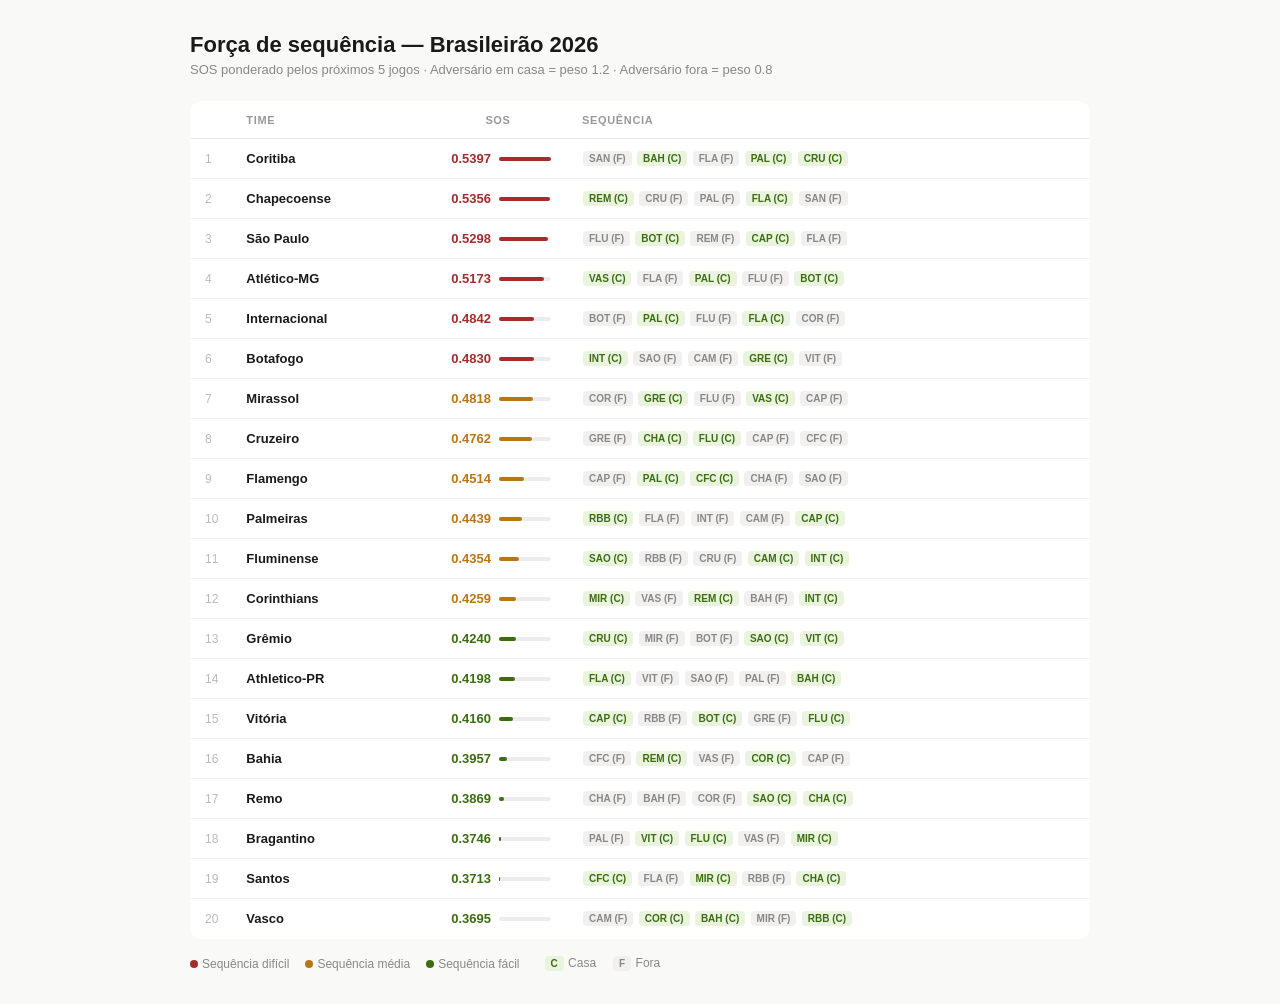
==== tabela_sos.html @ 77641388 "docs: add SOS table visualization (tabela_sos.html)" ====
<!DOCTYPE html>
<html lang="pt-BR">
<head>
<meta charset="UTF-8">
<meta name="viewport" content="width=device-width, initial-scale=1.0">
<title>Brasileirão SOS 2026</title>
<style>
  * { box-sizing: border-box; margin: 0; padding: 0; }
  body { font-family: -apple-system, BlinkMacSystemFont, 'Segoe UI', sans-serif; background: #f9f9f7; color: #1a1a1a; padding: 2rem; }
  .wrap { max-width: 900px; margin: 0 auto; }
  .header { margin-bottom: 1.5rem; }
  .header h1 { font-size: 22px; font-weight: 600; }
  .header p { font-size: 13px; color: #888; margin-top: 4px; }
  table { width: 100%; border-collapse: collapse; background: #fff; border-radius: 12px; overflow: hidden; border: 1px solid #e8e8e4; }
  thead tr { border-bottom: 1px solid #e8e8e4; }
  thead th { font-size: 11px; font-weight: 600; color: #999; text-transform: uppercase; letter-spacing: 0.06em; padding: 12px 14px; text-align: left; }
  th.sos-col, td.sos-col { text-align: center; width: 140px; }
  tbody tr { border-bottom: 1px solid #f0f0ec; transition: background 0.1s; }
  tbody tr:hover { background: #f9f9f7; }
  tbody tr:last-child { border-bottom: none; }
  td { padding: 11px 14px; font-size: 13px; vertical-align: middle; }
  .rank { color: #bbb; font-size: 12px; width: 32px; }
  .team-name { font-weight: 600; }
  .sos-bar-wrap { display: flex; align-items: center; gap: 8px; justify-content: center; }
  .sos-val { font-size: 13px; font-weight: 600; font-variant-numeric: tabular-nums; min-width: 46px; text-align: right; }
  .bar-bg { flex: 1; height: 4px; background: #ececec; border-radius: 2px; max-width: 52px; }
  .bar-fill { height: 4px; border-radius: 2px; }
  .seq { font-size: 12px; color: #666; }
  .badge { display: inline-block; font-size: 10px; font-weight: 600; padding: 2px 6px; border-radius: 4px; margin: 1px; }
  .badge-c { background: #eaf3de; color: #3b6d11; }
  .badge-f { background: #f1f0ee; color: #888; }
  .legend { display: flex; gap: 16px; margin-top: 1rem; font-size: 12px; color: #888; align-items: center; }
  .legend-dot { width: 8px; height: 8px; border-radius: 50%; display: inline-block; margin-right: 4px; }
</style>
</head>
<body>
<div class="wrap">
  <div class="header">
    <h1>Força de sequência — Brasileirão 2026</h1>
    <p>SOS ponderado pelos próximos 5 jogos · Adversário em casa = peso 1.2 · Adversário fora = peso 0.8</p>
  </div>
  <table>
    <thead>
      <tr>
        <th style="width:32px"></th>
        <th>Time</th>
        <th class="sos-col">SOS</th>
        <th>Sequência</th>
      </tr>
    </thead>
    <tbody id="tbody"></tbody>
  </table>
  <div class="legend">
    <span><span class="legend-dot" style="background:#A32D2D"></span>Sequência difícil</span>
    <span><span class="legend-dot" style="background:#BA7517"></span>Sequência média</span>
    <span><span class="legend-dot" style="background:#3B6D11"></span>Sequência fácil</span>
    <span style="margin-left:8px"><span class="badge badge-c">C</span> Casa</span>
    <span><span class="badge badge-f">F</span> Fora</span>
  </div>
</div>

<script>
const data = [
  { time: "Coritiba",      sos: 0.5397, seq: [["SAN","F"],["BAH","C"],["FLA","F"],["PAL","C"],["CRU","C"]] },
  { time: "Chapecoense",   sos: 0.5356, seq: [["REM","C"],["CRU","F"],["PAL","F"],["FLA","C"],["SAN","F"]] },
  { time: "São Paulo",     sos: 0.5298, seq: [["FLU","F"],["BOT","C"],["REM","F"],["CAP","C"],["FLA","F"]] },
  { time: "Atlético-MG",   sos: 0.5173, seq: [["VAS","C"],["FLA","F"],["PAL","C"],["FLU","F"],["BOT","C"]] },
  { time: "Internacional", sos: 0.4842, seq: [["BOT","F"],["PAL","C"],["FLU","F"],["FLA","C"],["COR","F"]] },
  { time: "Botafogo",      sos: 0.4830, seq: [["INT","C"],["SAO","F"],["CAM","F"],["GRE","C"],["VIT","F"]] },
  { time: "Mirassol",      sos: 0.4818, seq: [["COR","F"],["GRE","C"],["FLU","F"],["VAS","C"],["CAP","F"]] },
  { time: "Cruzeiro",      sos: 0.4762, seq: [["GRE","F"],["CHA","C"],["FLU","C"],["CAP","F"],["CFC","F"]] },
  { time: "Flamengo",      sos: 0.4514, seq: [["CAP","F"],["PAL","C"],["CFC","C"],["CHA","F"],["SAO","F"]] },
  { time: "Palmeiras",     sos: 0.4439, seq: [["RBB","C"],["FLA","F"],["INT","F"],["CAM","F"],["CAP","C"]] },
  { time: "Fluminense",    sos: 0.4354, seq: [["SAO","C"],["RBB","F"],["CRU","F"],["CAM","C"],["INT","C"]] },
  { time: "Corinthians",   sos: 0.4259, seq: [["MIR","C"],["VAS","F"],["REM","C"],["BAH","F"],["INT","C"]] },
  { time: "Grêmio",        sos: 0.4240, seq: [["CRU","C"],["MIR","F"],["BOT","F"],["SAO","C"],["VIT","C"]] },
  { time: "Athletico-PR",  sos: 0.4198, seq: [["FLA","C"],["VIT","F"],["SAO","F"],["PAL","F"],["BAH","C"]] },
  { time: "Vitória",       sos: 0.4160, seq: [["CAP","C"],["RBB","F"],["BOT","C"],["GRE","F"],["FLU","C"]] },
  { time: "Bahia",         sos: 0.3957, seq: [["CFC","F"],["REM","C"],["VAS","F"],["COR","C"],["CAP","F"]] },
  { time: "Remo",          sos: 0.3869, seq: [["CHA","F"],["BAH","F"],["COR","F"],["SAO","C"],["CHA","C"]] },
  { time: "Bragantino",    sos: 0.3746, seq: [["PAL","F"],["VIT","C"],["FLU","C"],["VAS","F"],["MIR","C"]] },
  { time: "Santos",        sos: 0.3713, seq: [["CFC","C"],["FLA","F"],["MIR","C"],["RBB","F"],["CHA","C"]] },
  { time: "Vasco",         sos: 0.3695, seq: [["CAM","F"],["COR","C"],["BAH","C"],["MIR","F"],["RBB","C"]] },
];

const maxSos = Math.max(...data.map(d => d.sos));
const minSos = Math.min(...data.map(d => d.sos));

function getColor(sos) {
  const norm = (sos - minSos) / (maxSos - minSos);
  if (norm > 0.66) return '#A32D2D';
  if (norm > 0.33) return '#BA7517';
  return '#3B6D11';
}

const tbody = document.getElementById('tbody');
data.forEach((d, i) => {
  const color = getColor(d.sos);
  const norm = (d.sos - minSos) / (maxSos - minSos);
  const pct = Math.round(norm * 100);
  const seqHtml = d.seq.map(([sigla, mando]) =>
    `<span class="badge badge-${mando.toLowerCase()}">${sigla} (${mando})</span>`
  ).join(' ');
  tbody.innerHTML += `
    <tr>
      <td class="rank">${i + 1}</td>
      <td><span class="team-name">${d.time}</span></td>
      <td class="sos-col">
        <div class="sos-bar-wrap">
          <span class="sos-val" style="color:${color}">${d.sos.toFixed(4)}</span>
          <div class="bar-bg"><div class="bar-fill" style="width:${pct}%;background:${color}"></div></div>
        </div>
      </td>
      <td class="seq">${seqHtml}</td>
    </tr>`;
});
</script>
</body>
</html>
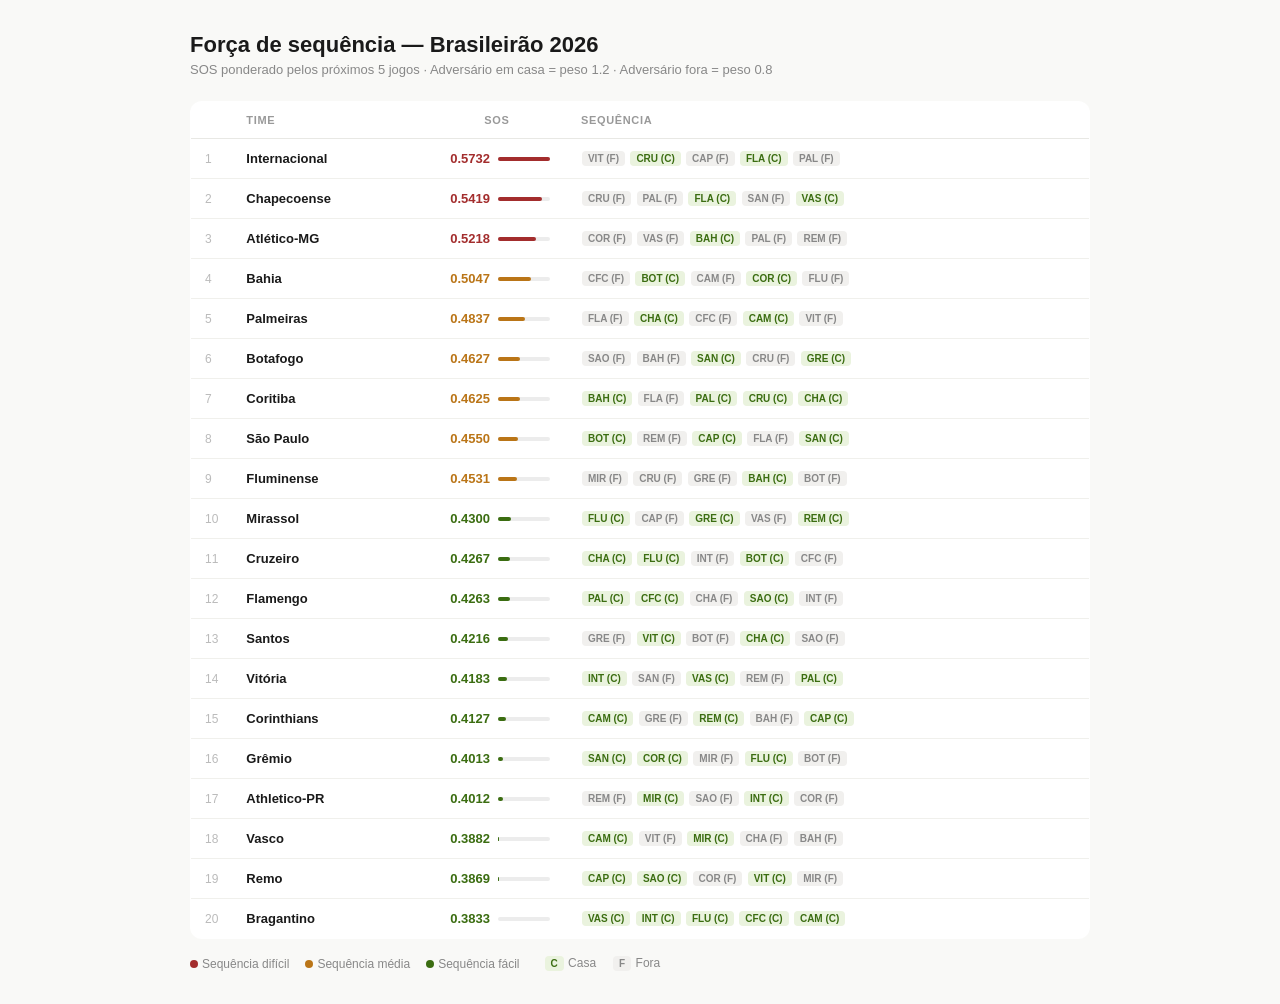
==== commit 2ea79697: "feat: cria site de força da sequência do Brasileirão - substitui a coleta por páginas HTML por dados" ====
--- a/tabela_sos.html
+++ b/tabela_sos.html
@@ -61,26 +61,26 @@
 
 <script>
 const data = [
-  { time: "Coritiba",      sos: 0.5397, seq: [["SAN","F"],["BAH","C"],["FLA","F"],["PAL","C"],["CRU","C"]] },
-  { time: "Chapecoense",   sos: 0.5356, seq: [["REM","C"],["CRU","F"],["PAL","F"],["FLA","C"],["SAN","F"]] },
-  { time: "São Paulo",     sos: 0.5298, seq: [["FLU","F"],["BOT","C"],["REM","F"],["CAP","C"],["FLA","F"]] },
-  { time: "Atlético-MG",   sos: 0.5173, seq: [["VAS","C"],["FLA","F"],["PAL","C"],["FLU","F"],["BOT","C"]] },
-  { time: "Internacional", sos: 0.4842, seq: [["BOT","F"],["PAL","C"],["FLU","F"],["FLA","C"],["COR","F"]] },
-  { time: "Botafogo",      sos: 0.4830, seq: [["INT","C"],["SAO","F"],["CAM","F"],["GRE","C"],["VIT","F"]] },
-  { time: "Mirassol",      sos: 0.4818, seq: [["COR","F"],["GRE","C"],["FLU","F"],["VAS","C"],["CAP","F"]] },
-  { time: "Cruzeiro",      sos: 0.4762, seq: [["GRE","F"],["CHA","C"],["FLU","C"],["CAP","F"],["CFC","F"]] },
-  { time: "Flamengo",      sos: 0.4514, seq: [["CAP","F"],["PAL","C"],["CFC","C"],["CHA","F"],["SAO","F"]] },
-  { time: "Palmeiras",     sos: 0.4439, seq: [["RBB","C"],["FLA","F"],["INT","F"],["CAM","F"],["CAP","C"]] },
-  { time: "Fluminense",    sos: 0.4354, seq: [["SAO","C"],["RBB","F"],["CRU","F"],["CAM","C"],["INT","C"]] },
-  { time: "Corinthians",   sos: 0.4259, seq: [["MIR","C"],["VAS","F"],["REM","C"],["BAH","F"],["INT","C"]] },
-  { time: "Grêmio",        sos: 0.4240, seq: [["CRU","C"],["MIR","F"],["BOT","F"],["SAO","C"],["VIT","C"]] },
-  { time: "Athletico-PR",  sos: 0.4198, seq: [["FLA","C"],["VIT","F"],["SAO","F"],["PAL","F"],["BAH","C"]] },
-  { time: "Vitória",       sos: 0.4160, seq: [["CAP","C"],["RBB","F"],["BOT","C"],["GRE","F"],["FLU","C"]] },
-  { time: "Bahia",         sos: 0.3957, seq: [["CFC","F"],["REM","C"],["VAS","F"],["COR","C"],["CAP","F"]] },
-  { time: "Remo",          sos: 0.3869, seq: [["CHA","F"],["BAH","F"],["COR","F"],["SAO","C"],["CHA","C"]] },
-  { time: "Bragantino",    sos: 0.3746, seq: [["PAL","F"],["VIT","C"],["FLU","C"],["VAS","F"],["MIR","C"]] },
-  { time: "Santos",        sos: 0.3713, seq: [["CFC","C"],["FLA","F"],["MIR","C"],["RBB","F"],["CHA","C"]] },
-  { time: "Vasco",         sos: 0.3695, seq: [["CAM","F"],["COR","C"],["BAH","C"],["MIR","F"],["RBB","C"]] },
+  { time: "Internacional", sos: 0.5732, seq: [["VIT","F"],["CRU","C"],["CAP","F"],["FLA","C"],["PAL","F"]] },
+  { time: "Chapecoense", sos: 0.5419, seq: [["CRU","F"],["PAL","F"],["FLA","C"],["SAN","F"],["VAS","C"]] },
+  { time: "Atlético-MG", sos: 0.5218, seq: [["COR","F"],["VAS","F"],["BAH","C"],["PAL","F"],["REM","F"]] },
+  { time: "Bahia", sos: 0.5047, seq: [["CFC","F"],["BOT","C"],["CAM","F"],["COR","C"],["FLU","F"]] },
+  { time: "Palmeiras", sos: 0.4837, seq: [["FLA","F"],["CHA","C"],["CFC","F"],["CAM","C"],["VIT","F"]] },
+  { time: "Botafogo", sos: 0.4627, seq: [["SAO","F"],["BAH","F"],["SAN","C"],["CRU","F"],["GRE","C"]] },
+  { time: "Coritiba", sos: 0.4625, seq: [["BAH","C"],["FLA","F"],["PAL","C"],["CRU","C"],["CHA","C"]] },
+  { time: "São Paulo", sos: 0.455, seq: [["BOT","C"],["REM","F"],["CAP","C"],["FLA","F"],["SAN","C"]] },
+  { time: "Fluminense", sos: 0.4531, seq: [["MIR","F"],["CRU","F"],["GRE","F"],["BAH","C"],["BOT","F"]] },
+  { time: "Mirassol", sos: 0.43, seq: [["FLU","C"],["CAP","F"],["GRE","C"],["VAS","F"],["REM","C"]] },
+  { time: "Cruzeiro", sos: 0.4267, seq: [["CHA","C"],["FLU","C"],["INT","F"],["BOT","C"],["CFC","F"]] },
+  { time: "Flamengo", sos: 0.4263, seq: [["PAL","C"],["CFC","C"],["CHA","F"],["SAO","C"],["INT","F"]] },
+  { time: "Santos", sos: 0.4216, seq: [["GRE","F"],["VIT","C"],["BOT","F"],["CHA","C"],["SAO","F"]] },
+  { time: "Vitória", sos: 0.4183, seq: [["INT","C"],["SAN","F"],["VAS","C"],["REM","F"],["PAL","C"]] },
+  { time: "Corinthians", sos: 0.4127, seq: [["CAM","C"],["GRE","F"],["REM","C"],["BAH","F"],["CAP","C"]] },
+  { time: "Grêmio", sos: 0.4013, seq: [["SAN","C"],["COR","C"],["MIR","F"],["FLU","C"],["BOT","F"]] },
+  { time: "Athletico-PR", sos: 0.4012, seq: [["REM","F"],["MIR","C"],["SAO","F"],["INT","C"],["COR","F"]] },
+  { time: "Vasco", sos: 0.3882, seq: [["CAM","C"],["VIT","F"],["MIR","C"],["CHA","F"],["BAH","F"]] },
+  { time: "Remo", sos: 0.3869, seq: [["CAP","C"],["SAO","C"],["COR","F"],["VIT","C"],["MIR","F"]] },
+  { time: "Bragantino", sos: 0.3833, seq: [["VAS","C"],["INT","C"],["FLU","C"],["CFC","C"],["CAM","C"]] }
 ];
 
 const maxSos = Math.max(...data.map(d => d.sos));
